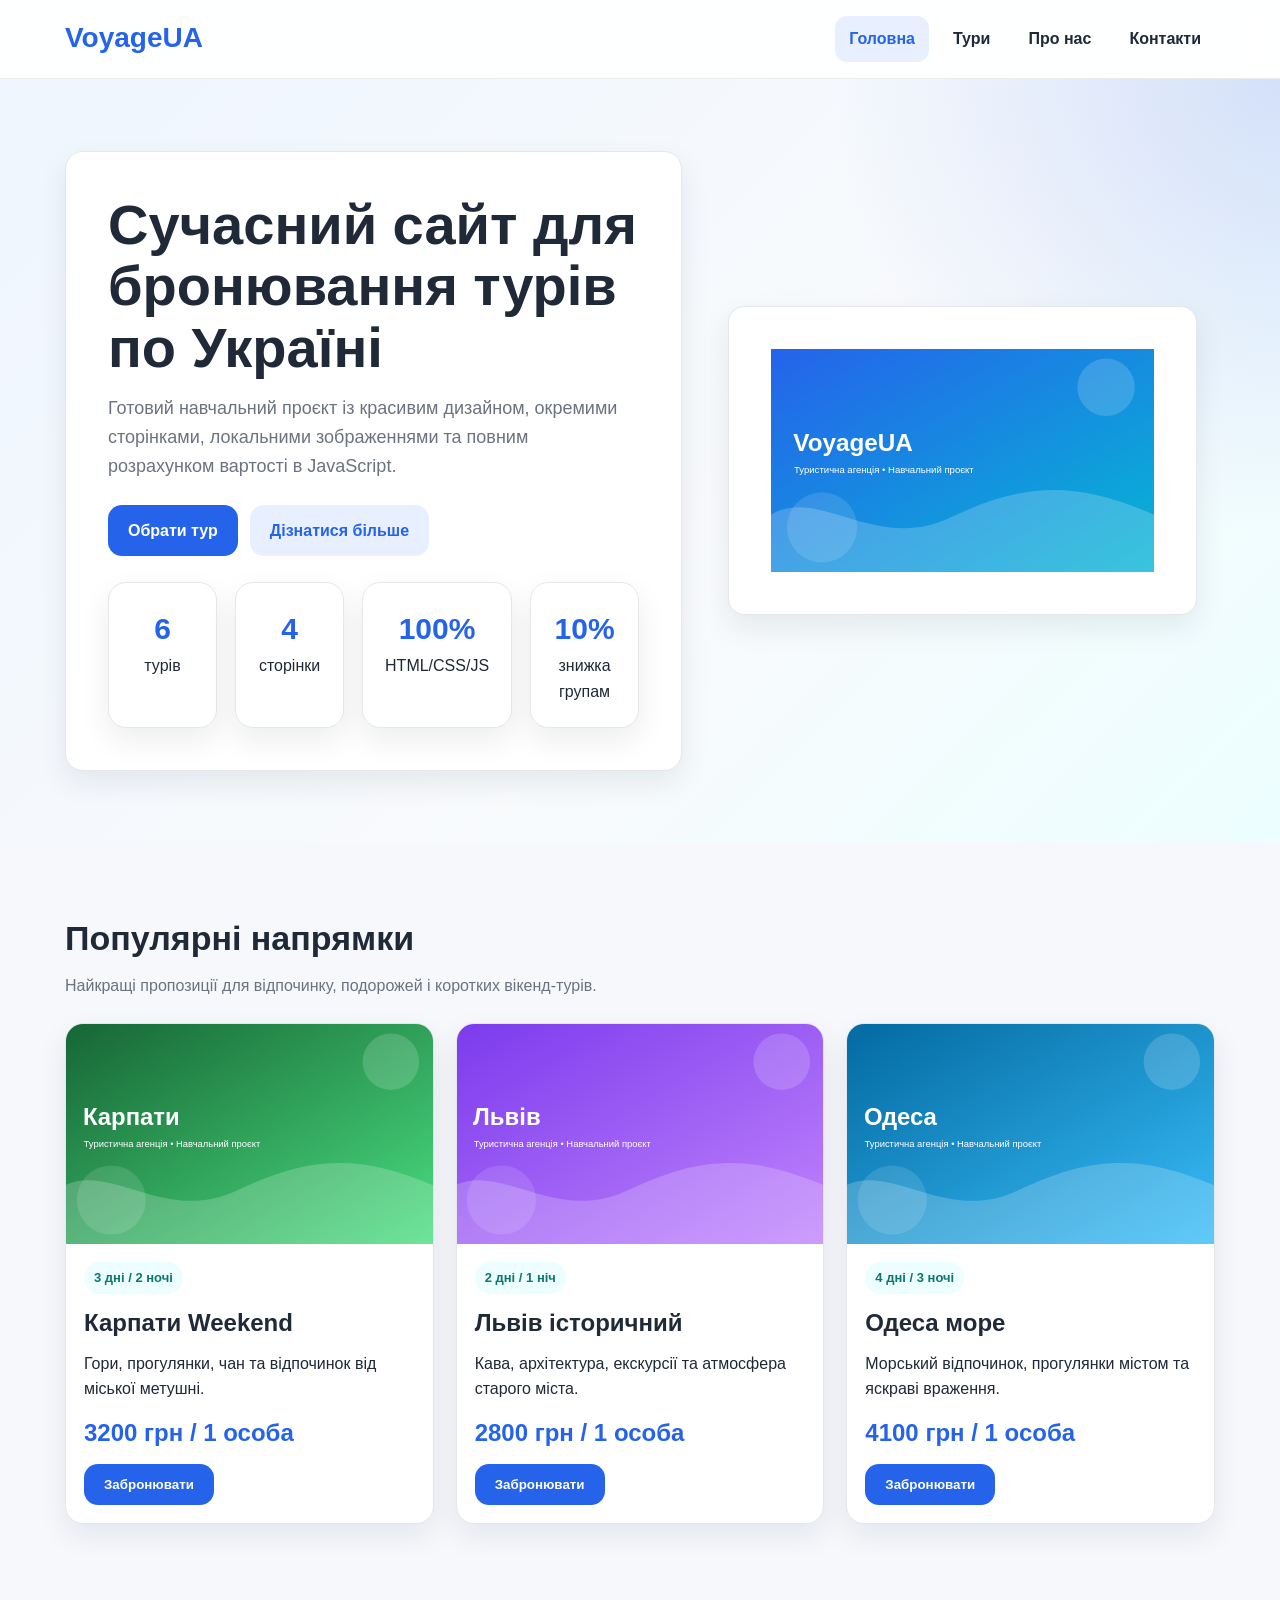
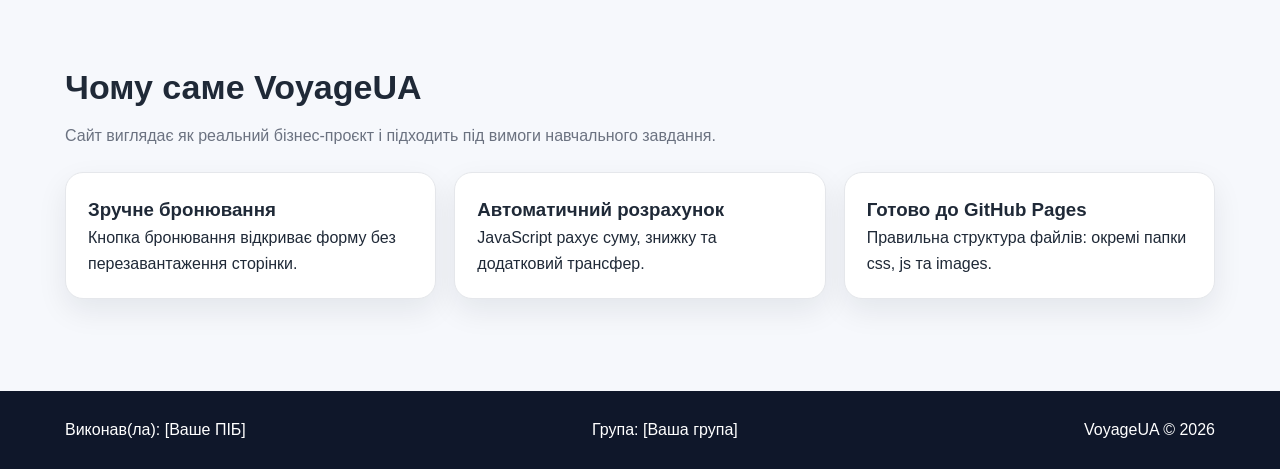
==== index.html @ 5382c493 "Add files via upload" ====
<!DOCTYPE html>
<html lang="uk">
<head>
<meta charset="UTF-8">
<meta name="viewport" content="width=device-width, initial-scale=1.0">
<title>VoyageUA — Бронювання турів</title>
<!-- Сайт розроблено студентом [Ваше ПІБ], група [Ваша група] -->
<link rel="stylesheet" href="css/style.css">
</head>
<body>
<header><div class="container header-wrap"><div class="logo">VoyageUA</div><nav><a href="index.html">Головна</a><a href="tours.html">Тури</a><a href="about.html">Про нас</a><a href="contacts.html">Контакти</a></nav></div></header>
<section class="hero">
  <div class="container hero-grid">
    <div class="hero-card">
      <h1>Сучасний сайт для бронювання турів по Україні</h1>
      <p>Готовий навчальний проєкт із красивим дизайном, окремими сторінками, локальними зображеннями та повним розрахунком вартості в JavaScript.</p>
      <div class="hero-actions">
        <a class="btn" href="tours.html">Обрати тур</a>
        <a class="btn secondary" href="about.html">Дізнатися більше</a>
      </div>
      <div class="stats">
        <div class="stat"><strong>6</strong>турів</div>
        <div class="stat"><strong>4</strong>сторінки</div>
        <div class="stat"><strong>100%</strong>HTML/CSS/JS</div>
        <div class="stat"><strong>10%</strong>знижка групам</div>
      </div>
    </div>
    <div class="hero-visual">
      <img class="hero-card" src="images/hero.svg" alt="Туристична агенція">
    </div>
  </div>
</section>
<section>
  <div class="container">
    <div class="section-head">
      <h2>Популярні напрямки</h2>
      <p>Найкращі пропозиції для відпочинку, подорожей і коротких вікенд-турів.</p>
    </div>
    <div class="tours-grid">
      <div class="tour-card"><img src="images/karpaty.svg" alt="Карпати"><div class="tour-body"><span class="badge">3 дні / 2 ночі</span><h3>Карпати Weekend</h3><p>Гори, прогулянки, чан та відпочинок від міської метушні.</p><div class="price">3200 грн / 1 особа</div><button class="btn" onclick="location.href='tours.html'">Забронювати</button></div></div>
      <div class="tour-card"><img src="images/lviv.svg" alt="Львів"><div class="tour-body"><span class="badge">2 дні / 1 ніч</span><h3>Львів історичний</h3><p>Кава, архітектура, екскурсії та атмосфера старого міста.</p><div class="price">2800 грн / 1 особа</div><button class="btn" onclick="location.href='tours.html'">Забронювати</button></div></div>
      <div class="tour-card"><img src="images/odesa.svg" alt="Одеса"><div class="tour-body"><span class="badge">4 дні / 3 ночі</span><h3>Одеса море</h3><p>Морський відпочинок, прогулянки містом та яскраві враження.</p><div class="price">4100 грн / 1 особа</div><button class="btn" onclick="location.href='tours.html'">Забронювати</button></div></div>
    </div>
  </div>
</section>
<section>
  <div class="container">
    <div class="section-head">
      <h2>Чому саме VoyageUA</h2>
      <p>Сайт виглядає як реальний бізнес-проєкт і підходить під вимоги навчального завдання.</p>
    </div>
    <div class="mini-grid">
      <div class="mini-card"><h3>Зручне бронювання</h3><p>Кнопка бронювання відкриває форму без перезавантаження сторінки.</p></div>
      <div class="mini-card"><h3>Автоматичний розрахунок</h3><p>JavaScript рахує суму, знижку та додатковий трансфер.</p></div>
      <div class="mini-card"><h3>Готово до GitHub Pages</h3><p>Правильна структура файлів: окремі папки css, js та images.</p></div>
    </div>
  </div>
</section>
<footer><div class="container footer-wrap"><div>Виконав(ла): [Ваше ПІБ]</div><div>Група: [Ваша група]</div><div>VoyageUA © 2026</div></div></footer>
<script src="js/script.js"></script>
</body>
</html>
---- css/style.css ----
/* Сайт розроблено студентом [Ваше ПІБ], група [Ваша група] */
:root{
  --bg:#f6f8fc;--text:#1f2937;--muted:#6b7280;--primary:#2563eb;--primary-dark:#1d4ed8;
  --accent:#0f766e;--white:#ffffff;--border:#e5e7eb;--shadow:0 12px 30px rgba(15,23,42,.08);--radius:18px;
}
*{box-sizing:border-box;margin:0;padding:0} html{scroll-behavior:smooth}
body{font-family:Arial,Helvetica,sans-serif;background:var(--bg);color:var(--text);line-height:1.6}
img{display:block;max-width:100%} a{text-decoration:none;color:inherit}
.container{width:min(1150px,92%);margin:0 auto}
header{position:sticky;top:0;z-index:50;background:rgba(255,255,255,.9);backdrop-filter:blur(12px);border-bottom:1px solid rgba(229,231,235,.8)}
.header-wrap{display:flex;align-items:center;justify-content:space-between;gap:20px;padding:16px 0}
.logo{font-size:28px;font-weight:700;color:var(--primary)}
nav{display:flex;gap:10px;flex-wrap:wrap}
nav a{padding:10px 14px;border-radius:12px;font-weight:700;transition:.2s}
nav a:hover,nav a.active{background:#e8f0ff;color:var(--primary)}
.hero{padding:72px 0;background:radial-gradient(circle at top right, rgba(37,99,235,.17), transparent 30%),linear-gradient(135deg,#eff6ff,#f8fafc 60%,#ecfeff)}
.hero-grid{display:grid;grid-template-columns:1.1fr .9fr;gap:28px;align-items:center}
.hero-card,.panel,.stat,.contact-card,.tour-card,.mini-card{background:var(--white);border:1px solid var(--border);border-radius:var(--radius);box-shadow:var(--shadow)}
.hero-card{padding:42px} .hero h1{font-size:clamp(34px,5vw,56px);line-height:1.1;margin-bottom:16px}
.hero p{font-size:18px;color:var(--muted);margin-bottom:24px}
.hero-actions{display:flex;gap:12px;flex-wrap:wrap}
.btn{display:inline-block;padding:13px 20px;border-radius:14px;background:var(--primary);color:#fff;font-weight:700;border:none;cursor:pointer;transition:.2s}
.btn:hover{background:var(--primary-dark);transform:translateY(-1px)}
.btn.secondary{background:#e8f0ff;color:var(--primary)} .btn.secondary:hover{background:#dbeafe}
.hero-visual{padding:18px} .hero-visual img{border-radius:16px}
section{padding:68px 0}
.section-head{margin-bottom:24px} .section-head h2{font-size:34px;margin-bottom:8px} .section-head p{color:var(--muted)}
.stats{display:grid;grid-template-columns:repeat(4,1fr);gap:18px;margin-top:26px}
.stat{text-align:center;padding:22px} .stat strong{display:block;font-size:30px;color:var(--primary)}
.tours-grid{display:grid;grid-template-columns:repeat(auto-fit,minmax(280px,1fr));gap:22px}
.tour-card{overflow:hidden} .tour-card img{height:220px;width:100%;object-fit:cover}
.tour-body{padding:18px}
.badge{display:inline-block;background:#ecfeff;color:var(--accent);padding:6px 10px;border-radius:999px;font-size:13px;font-weight:700;margin-bottom:10px}
.tour-body h3{margin-bottom:8px;font-size:24px}
.price{font-size:24px;color:var(--primary);font-weight:700;margin:12px 0}
.features{list-style:none;margin:12px 0 18px;color:var(--muted)} .features li{margin-bottom:6px}
.panel{padding:26px} .booking-panel{display:none;margin-top:30px}
.form-grid{display:grid;grid-template-columns:repeat(auto-fit,minmax(220px,1fr));gap:16px}
label{display:block;font-weight:700;margin-bottom:7px}
input,select{width:100%;padding:12px 14px;border:1px solid #d1d5db;border-radius:12px;font:inherit;background:#fff}
.result{margin-top:18px;padding:16px;border-radius:14px;background:#f0fdf4;border:1px solid #bbf7d0}
.mini-grid{display:grid;grid-template-columns:repeat(3,1fr);gap:18px}
.mini-card{padding:22px}
.contact-grid{display:grid;grid-template-columns:repeat(4,1fr);gap:18px}
.contact-card{padding:24px}
footer{padding:26px 0;background:#0f172a;color:#fff;margin-top:24px}
.footer-wrap{display:flex;justify-content:space-between;gap:18px;flex-wrap:wrap}
.note{color:var(--muted);font-size:14px;margin-top:10px}
@media (max-width:950px){.hero-grid,.mini-grid,.contact-grid,.stats{grid-template-columns:1fr 1fr}}
@media (max-width:720px){.header-wrap{flex-direction:column;align-items:flex-start}.hero-grid,.mini-grid,.contact-grid,.stats{grid-template-columns:1fr}.hero{padding:40px 0}.hero-card{padding:28px}}
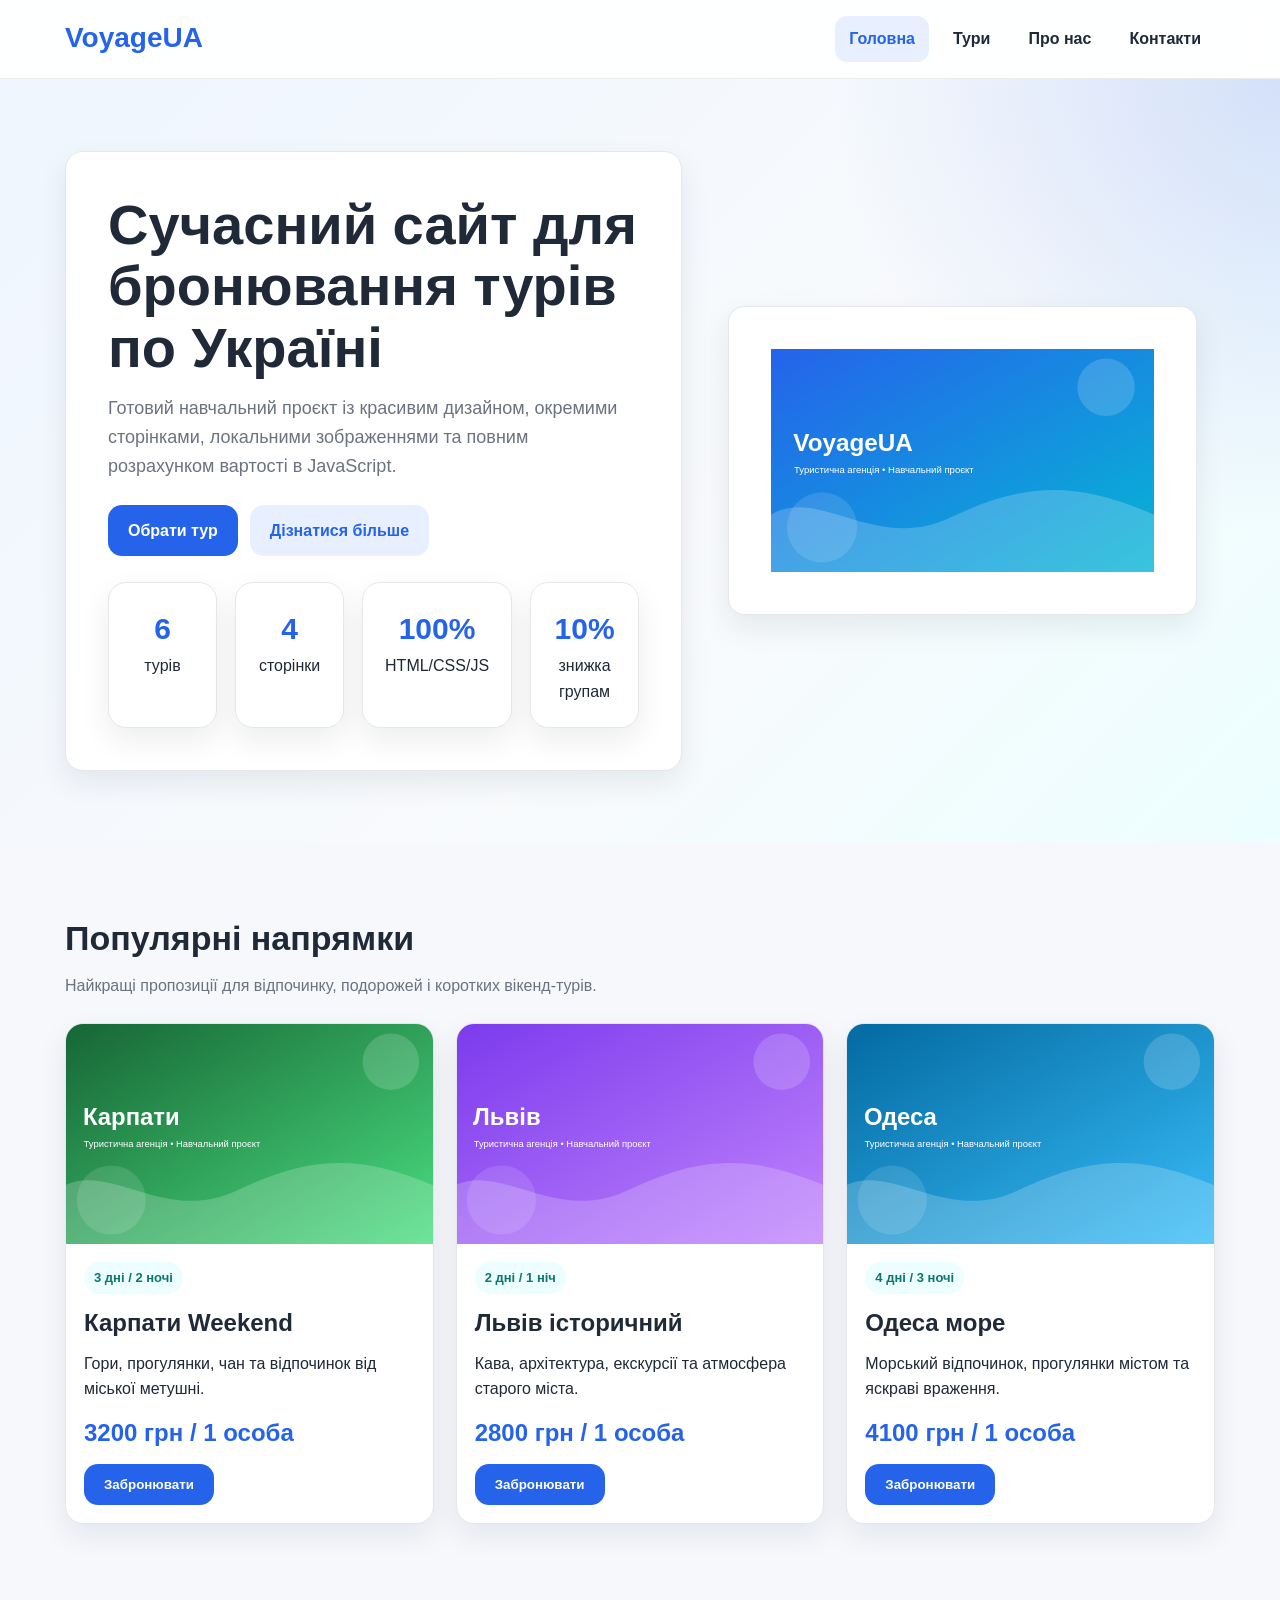
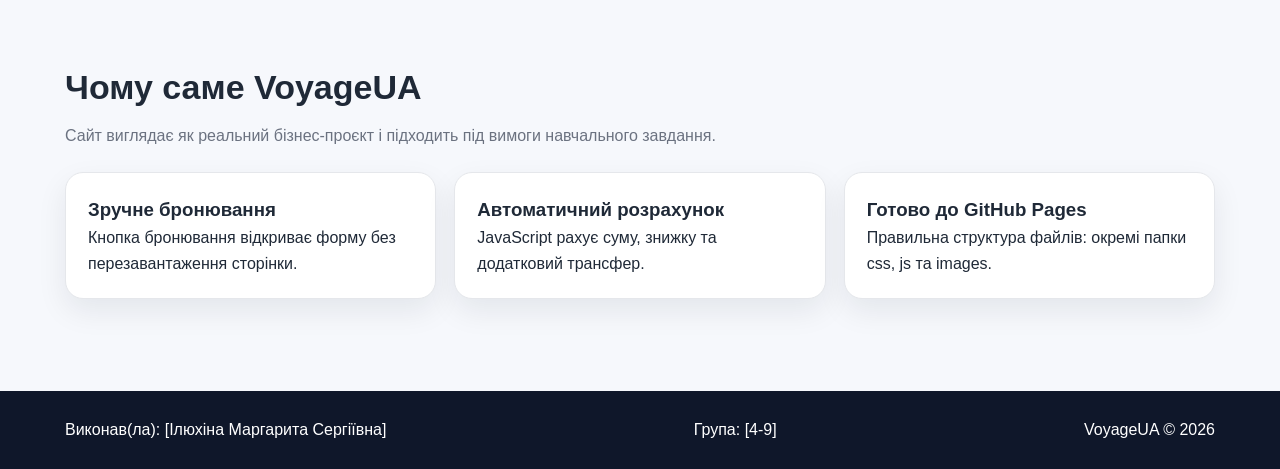
==== commit 19eef9d8: "Update index.html" ====
--- a/index.html
+++ b/index.html
@@ -4,7 +4,7 @@
 <meta charset="UTF-8">
 <meta name="viewport" content="width=device-width, initial-scale=1.0">
 <title>VoyageUA — Бронювання турів</title>
-<!-- Сайт розроблено студентом [Ваше ПІБ], група [Ваша група] -->
+<!-- Сайт розроблено студентом [Ілюхіна Маргарита Сергіївна], група [4-9] -->
 <link rel="stylesheet" href="css/style.css">
 </head>
 <body>
@@ -56,7 +56,7 @@
     </div>
   </div>
 </section>
-<footer><div class="container footer-wrap"><div>Виконав(ла): [Ваше ПІБ]</div><div>Група: [Ваша група]</div><div>VoyageUA © 2026</div></div></footer>
+<footer><div class="container footer-wrap"><div>Виконав(ла): [Ілюхіна Маргарита Сергіївна]</div><div>Група: [4-9]</div><div>VoyageUA © 2026</div></div></footer>
 <script src="js/script.js"></script>
 </body>
 </html>
